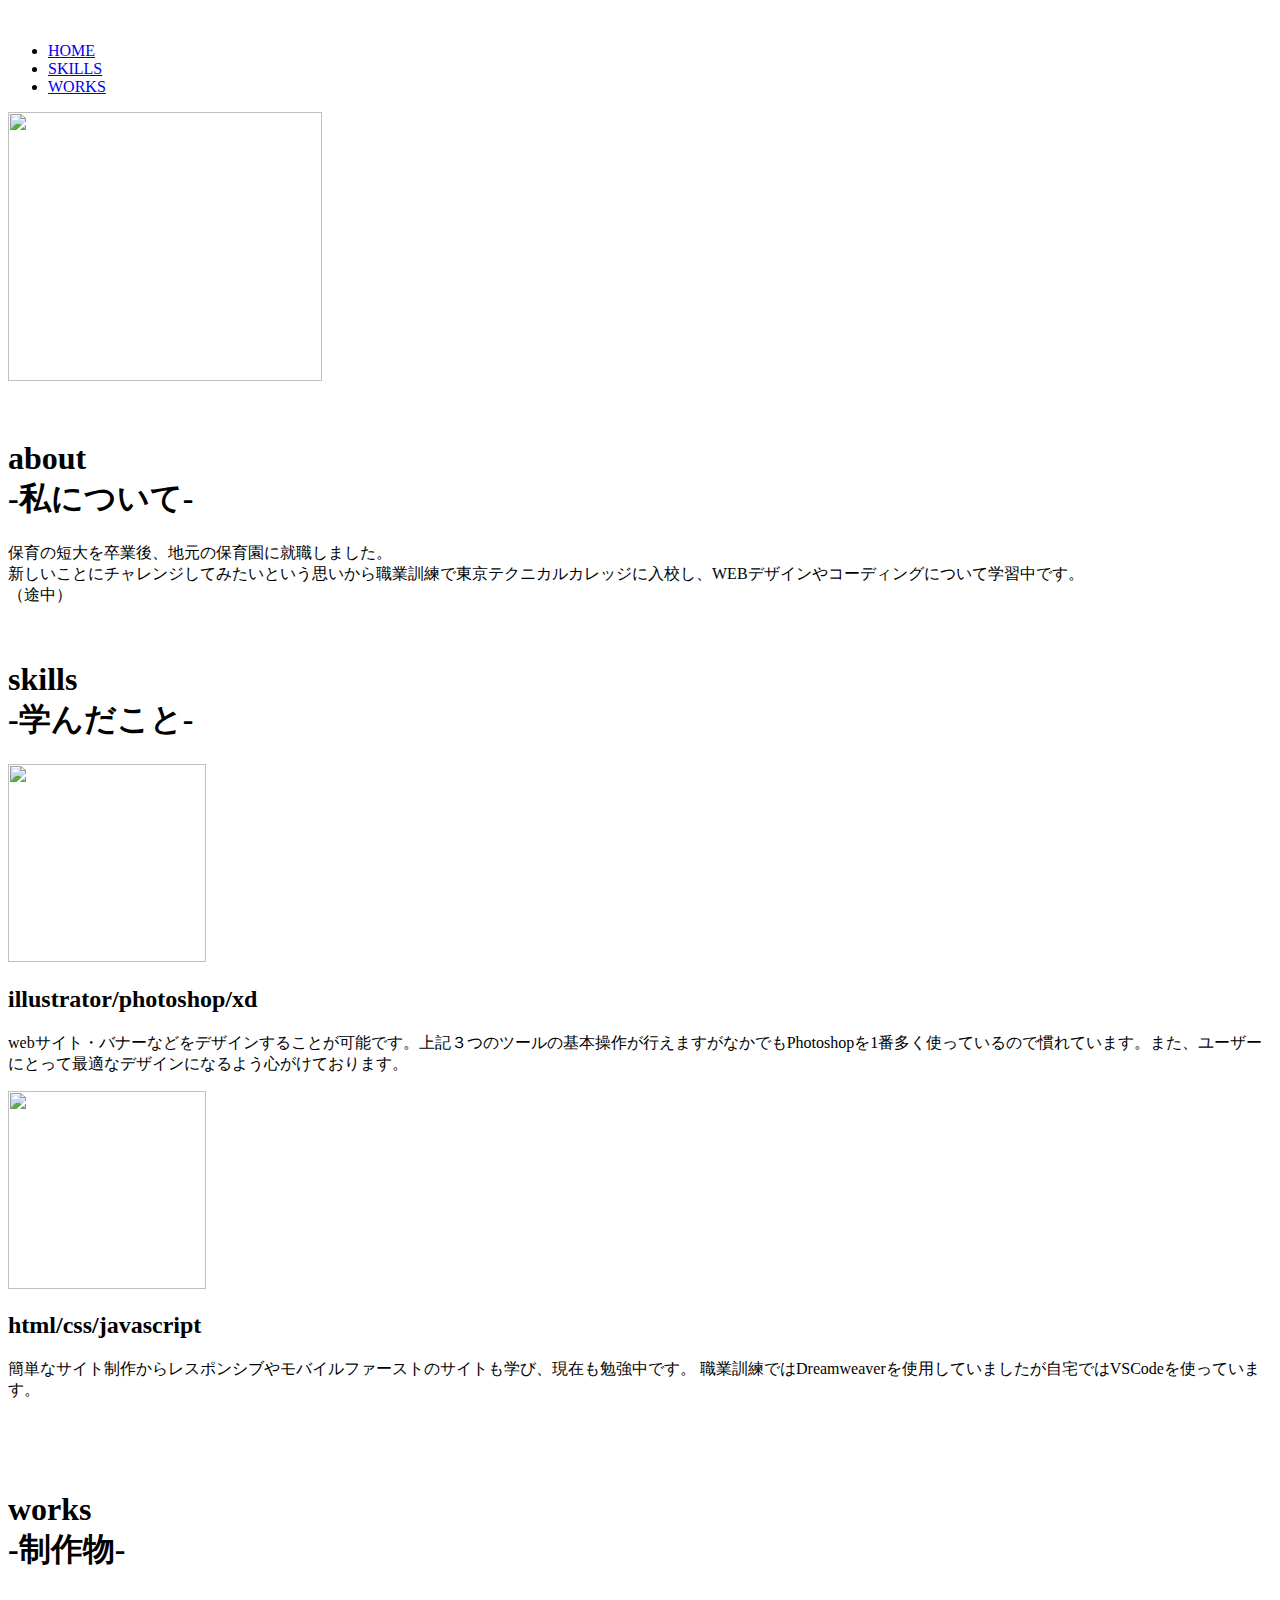
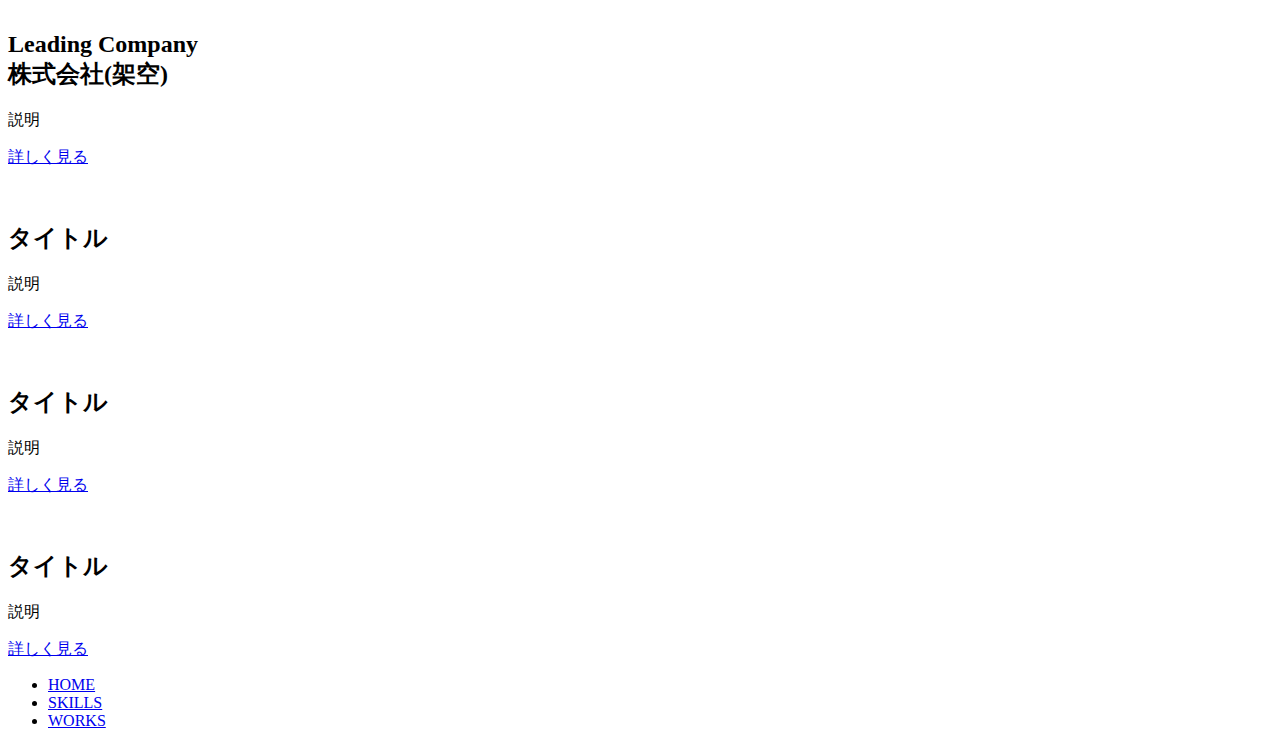
==== index.html @ 304b681e "add index.html" ====
<!DOCTYPE html>
<html>
  <head>
    <meta charset="utf-8" />
    <meta name="viewport" content="width=device-width, initial-scale=1.0" />
    <title>NM PORTFOLIO</title>
    <link href="portfolio_css/style.css" rel="stylesheet" type="text/css" />
    <link rel="preconnect" href="https://fonts.googleapis.com" />
    <link rel="preconnect" href="https://fonts.gstatic.com" crossorigin />
    <link
      href="https://fonts.googleapis.com/css2?family=Kiwi+Maru&display=swap"
      rel="stylesheet"
    />
  </head>

  <body>
    <div class="mv">
      <img src="img/nav-bg.png" alt="" />
      <header>
        <nav>
          <ul class="menu">
            <li><a href="index.html">HOME</a></li>
            <li><a href="#skills">SKILLS</a></li>
            <li><a href="#works">WORKS</a></li>
          </ul>
        </nav>
      </header>
      <p class="mv-img">
        <img src="img/mv-neko.png" width="314" height="269" alt="" />
      </p>
    </div>
    <div class="container">
      <section class="about" id="about">
        <div class="about-header">
          <p class="bg"><img src="img/bg-about.png" alt="" /></p>
          <h1 class="section-title">about<br /><span>-私について-</span></h1>
        </div>
        <div class="container">
          <p>
            保育の短大を卒業後、地元の保育園に就職しました。<br />
            新しいことにチャレンジしてみたいという思いから職業訓練で東京テクニカルカレッジに入校し、WEBデザインやコーディングについて学習中です。<br />
            （途中）
          </p>
          <p></p>
          <p class="text-bg"><img src="img/cathand.png" alt="" /></p>
        </div>
      </section>
      <section class="skills" id="skills">
        <h1 class="section-title">skills<br /><span>-学んだこと-</span></h1>
        <div class="container">
          <div class="item-box">
            <p class="item">
              <img src="img/skill-web.png" width="198" height="198" alt="" />
            </p>
            <h2>illustrator/photoshop/xd</h2>
            <p class="text">
              webサイト・バナーなどをデザインすることが可能です。上記３つのツールの基本操作が行えますがなかでもPhotoshopを1番多く使っているので慣れています。また、ユーザーにとって最適なデザインになるよう心がけております。
            </p>
          </div>
          <div class="item-box">
            <p class="item">
              <img src="img/skill-code.png" width="198" height="198" alt="" />
            </p>
            <h2>html/css/javascript</h2>
            <p class="text">
              簡単なサイト制作からレスポンシブやモバイルファーストのサイトも学び、現在も勉強中です。
              職業訓練ではDreamweaverを使用していましたが自宅ではVSCodeを使っています。
            </p>
          </div>
          <p class="text-bg"><img src="img/cathand02.png" alt="" /></p>
        </div>
      </section>
      <section class="works" id="works">
        <div class="works-header">
          <p class="bg"><img src="img/bg-works.png" alt="" /></p>
          <h1 class="section-title">works<br /><span>-制作物-</span></h1>
        </div>
        <div class="container">
          <div class="itembox-list">
            <div class="item-box">
              <p class="item">
                <a href="LeadingCompany.html"
                  ><img src="img/Leading Company02.png" alt=""
                /></a>
              </p>
              <h2>
                Leading Company<br />
                株式会社(架空)
              </h2>
              <p>説明</p>
              <p class="btn"><a href="#">詳しく見る</a></p>
            </div>

            <div class="item-box">
              <p class="item">
                <a href="#"><img src="img/dayservice-img.jpg" alt="" /></a>
              </p>
              <h2>タイトル</h2>
              <p>説明</p>
              <p class="btn"><a href="#">詳しく見る</a></p>
            </div>
            <div class="item-box">
              <p class="item">
                <a href="#"><img src="img/img.png" alt="" /></a>
              </p>
              <h2>タイトル</h2>
              <p>説明</p>
              <p class="btn"><a href="#">詳しく見る</a></p>
            </div>
            <div class="item-box">
              <p class="item">
                <a href="#"><img src="img/img.png" alt="" /></a>
              </p>
              <h2>タイトル</h2>
              <p>説明</p>
              <p class="btn"><a href="#">詳しく見る</a></p>
            </div>
          </div>
        </div>
      </section>
    </div>
    <footer>
      <ul>
        <li><a href="index.html">HOME</a></li>
        <li><a href="#skills">SKILLS</a></li>
        <li><a href="#works">WORKS</a></li>
      </ul>
    </footer>
  </body>
</html>
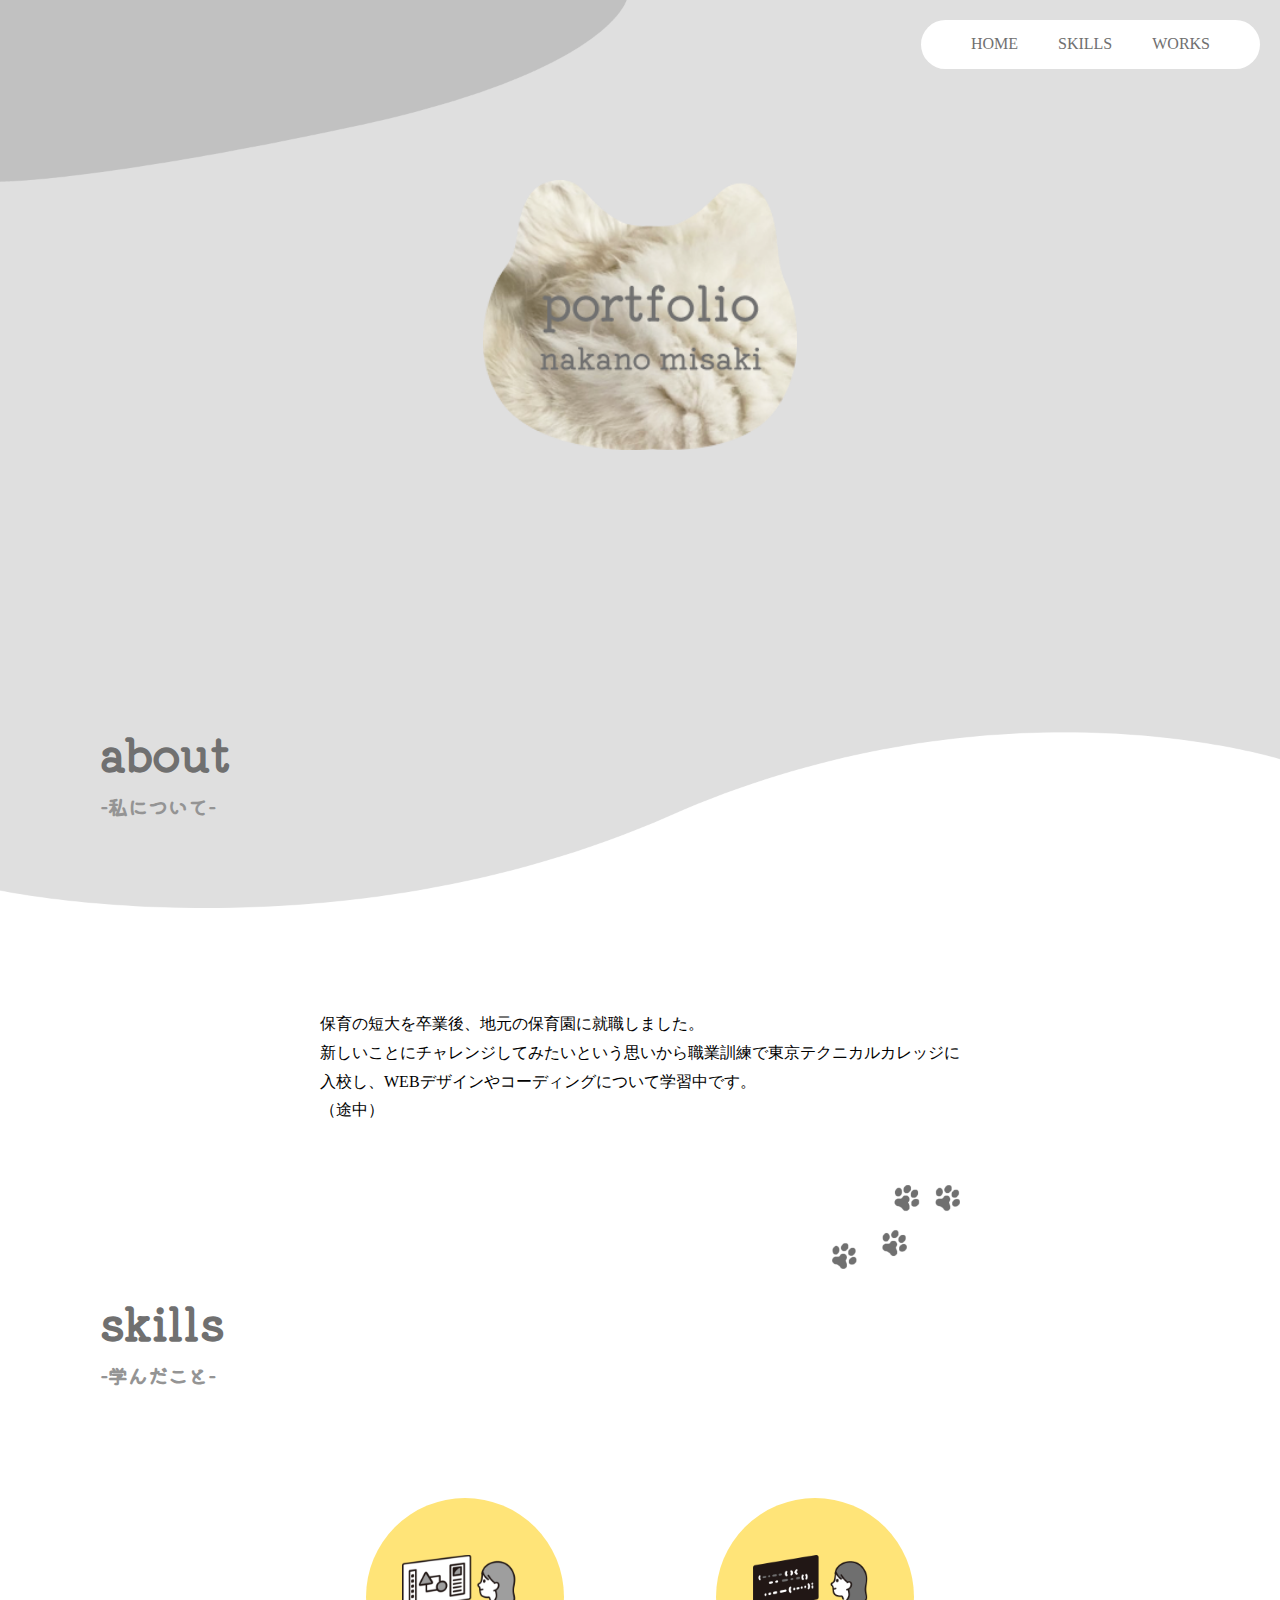
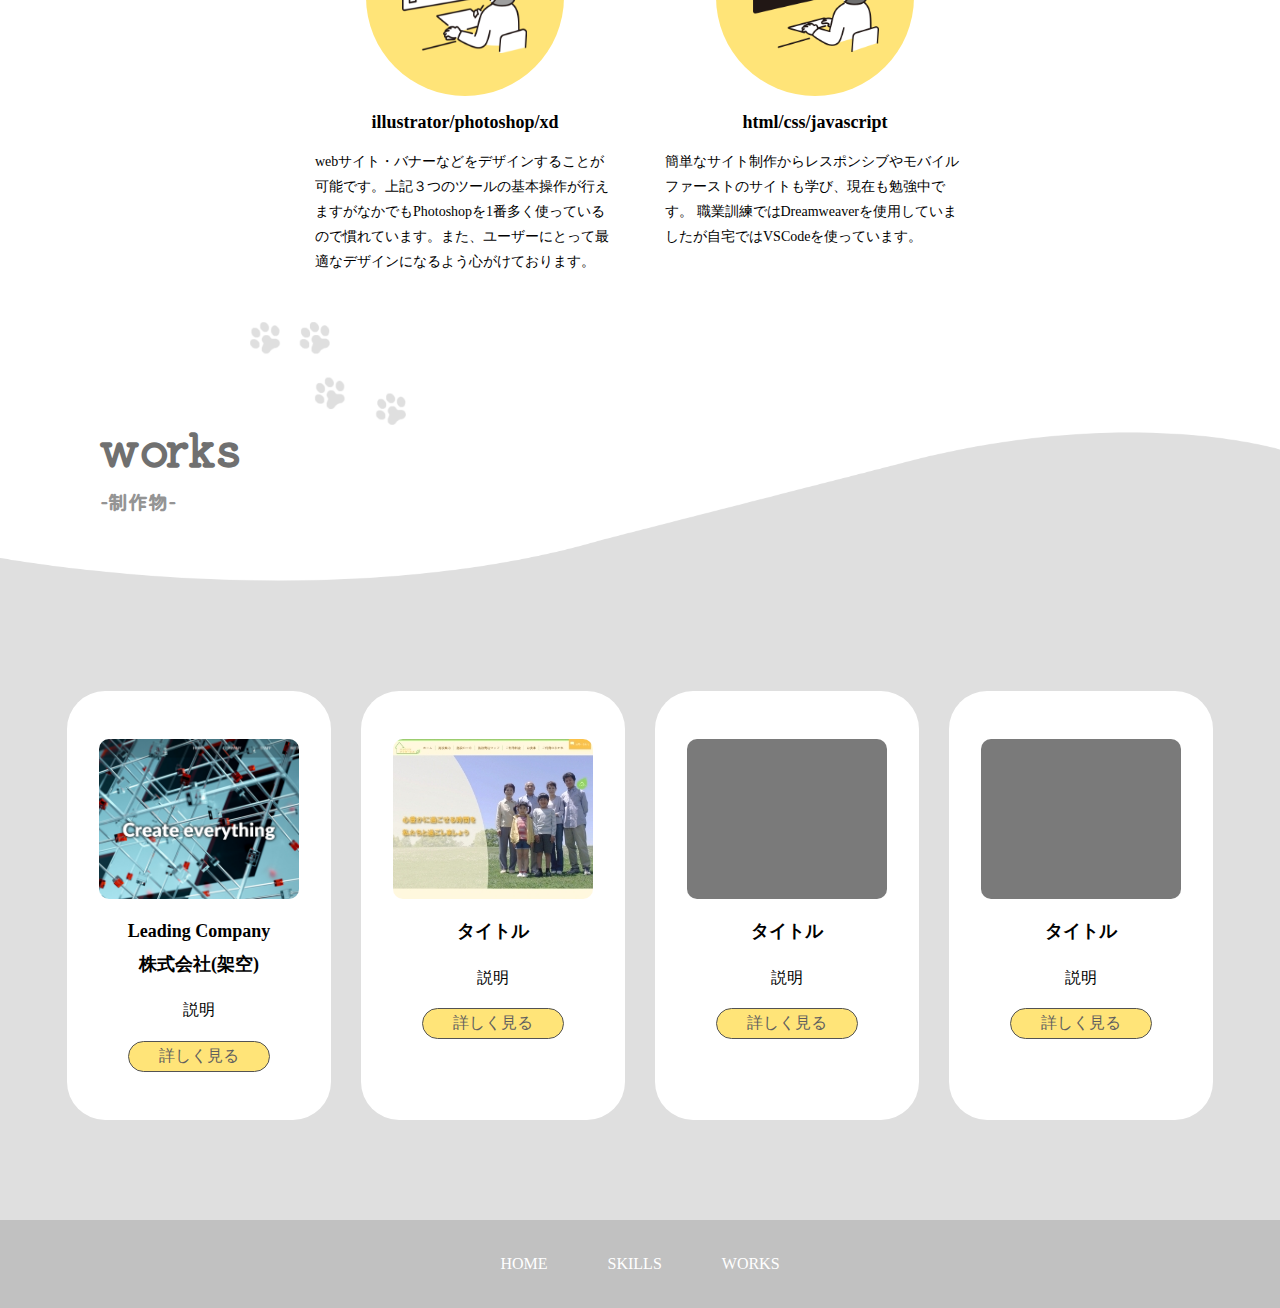
==== commit ef865000: "add" ====
--- a/index.html
+++ b/index.html
@@ -93,7 +93,9 @@
 
             <div class="item-box">
               <p class="item">
-                <a href="#"><img src="img/dayservice-img.jpg" alt="" /></a>
+                <a href="./kyouritz-dayservice/index.html"
+                  ><img src="img/dayservice-img.jpg" alt=""
+                /></a>
               </p>
               <h2>タイトル</h2>
               <p>説明</p>
--- a/portfolio_css/style.css
+++ b/portfolio_css/style.css
@@ -0,0 +1,277 @@
+@charset "utf-8";
+
+
+*, ::before, ::after {
+    margin: 0;
+    position: 0;
+    -webkit-box-sizing: border-box;
+    -moz-box-sizing: border-box;
+    box-sizing: border-box;
+}
+
+img {
+    vertical-align: top;
+    height: auto;
+    max-width: 100%;
+}
+
+body {
+    line-height: 1.8;
+    background-color: #DFDFDF;
+}
+
+nav {
+    display: grid;
+    place-content: end;
+    padding: 20px 20px 0 0;
+}
+
+ul {
+    padding-inline-start: 0;
+    padding: 0 30px 0;
+}
+
+nav ul {
+    list-style-type: none;
+    display: flex;
+    border-radius: 40px;
+    background-color: rgba(255, 255, 255, 1.00);
+}
+
+nav a {
+    display: block;
+    padding: 10px 20px;
+    color: #707070;
+    text-align: center;
+    text-decoration: none;
+}
+
+nav a:hover {
+    color: #ffdf5f;
+}
+
+.section-title {
+    font-size: 2.75rem;
+    line-height: 1em;
+    padding-left: 100px;
+    color: #707070;
+    font-family: 'Kiwi Maru', serif;
+}
+
+
+@media screen and (max-width: 800px) {
+    .mv-img {
+        width: 50%;
+        height: auto;
+    }
+
+    .section-title {
+        padding-left: 50px;
+    }
+}
+
+span {
+    font-size: 20px;
+    font-style: normal;
+    color: #949494;
+}
+
+footer {
+    background-color: #C1C1C1;
+    padding: 30px 0;
+    font-size: 16px;
+}
+
+footer ul {
+    list-style-type: none;
+    display: flex;
+    justify-content: center;
+}
+
+footer a {
+    color: #FFFFFF;
+    text-decoration: none;
+    padding: 0 30px;
+    display: block;
+}
+
+.container {
+    padding-top: 100px;
+}
+
+.bg img {
+    width: 100%;
+}
+
+.mv {
+    height: 70vh;
+    display: grid;
+
+}
+
+.mv>* {
+    grid-area: 1/1;
+}
+
+.mv-img {
+    place-self: center;
+}
+
+.about-header {
+    display: grid;
+}
+
+.about-header>* {
+    grid-area: 1/1;
+}
+
+.about-header .bg {
+    display: flex;
+}
+
+.about .container {
+    background-color: #fff;
+    display: grid;
+    place-items: center;
+}
+
+.about .container p {
+    width: 50%;
+    padding-bottom: 30px;
+}
+
+@media screen and (max-width: 800px) {
+    .about .container p {
+        width: 80%;
+    }
+}
+
+.about .text-bg img {
+    width: 20%;
+}
+
+.about .text-bg {
+    display: grid;
+    place-items: end;
+}
+
+.btn a {
+    display: block;
+    color: rgba(95, 95, 95, 1.00);
+    border: 1px solid #535353;
+    text-decoration: none;
+    border-radius: 40px;
+    background-color: #FFE478;
+    text-align: center;
+    padding: 0 30px;
+    width: fit-content;
+}
+
+.about .btn {
+    display: grid;
+    place-content: end;
+    font-size: 20px;
+}
+
+.skills {
+    background-color: #fff;
+}
+
+.skills .container {
+    display: flex;
+    gap: 50px;
+    justify-content: center;
+    position: relative;
+    padding-bottom: 150px;
+}
+
+.skills .item-box {
+    width: 300px;
+    display: flex;
+    flex-direction: column;
+    gap: 10px;
+}
+
+.skills .text-bg img {
+    width: 20%;
+}
+
+.skills .text-bg {
+    position: absolute;
+    bottom: 0;
+}
+
+@media screen and (max-width: 800px) {
+    .skills .container {
+        flex-direction: column;
+        align-items: center;
+    }
+
+    .skills .item-box {
+        width: 80%;
+    }
+}
+
+
+h2 {
+    font-size: 18px;
+}
+
+.skills .text {
+    font-size: 14px;
+}
+
+.skills .item, .skills h2 {
+    text-align: center;
+}
+
+.works-header {
+    display: grid;
+}
+
+.works-header .bg {
+    display: flex;
+}
+
+.works-header>* {
+    grid-area: 1/1;
+}
+
+.works .itembox-list {
+    display: flex;
+    gap: 30px;
+    justify-content: center;
+}
+
+.works .item-box {
+    background-color: #fff;
+    padding: 48px 32px;
+    border-radius: 38px;
+    display: flex;
+    flex-direction: column;
+    gap: 1em;
+    text-align: center;
+}
+
+@media screen and (max-width: 800px) {
+    .works .container {
+        flex-direction: column;
+        align-items: center;
+    }
+
+    .works .item-box {
+        width: 80%;
+    }
+}
+
+.works .item img {
+    border-radius: 10px;
+}
+
+.works .btn {
+    margin: 0 auto;
+}
+
+footer {
+    margin-top: 100px;
+}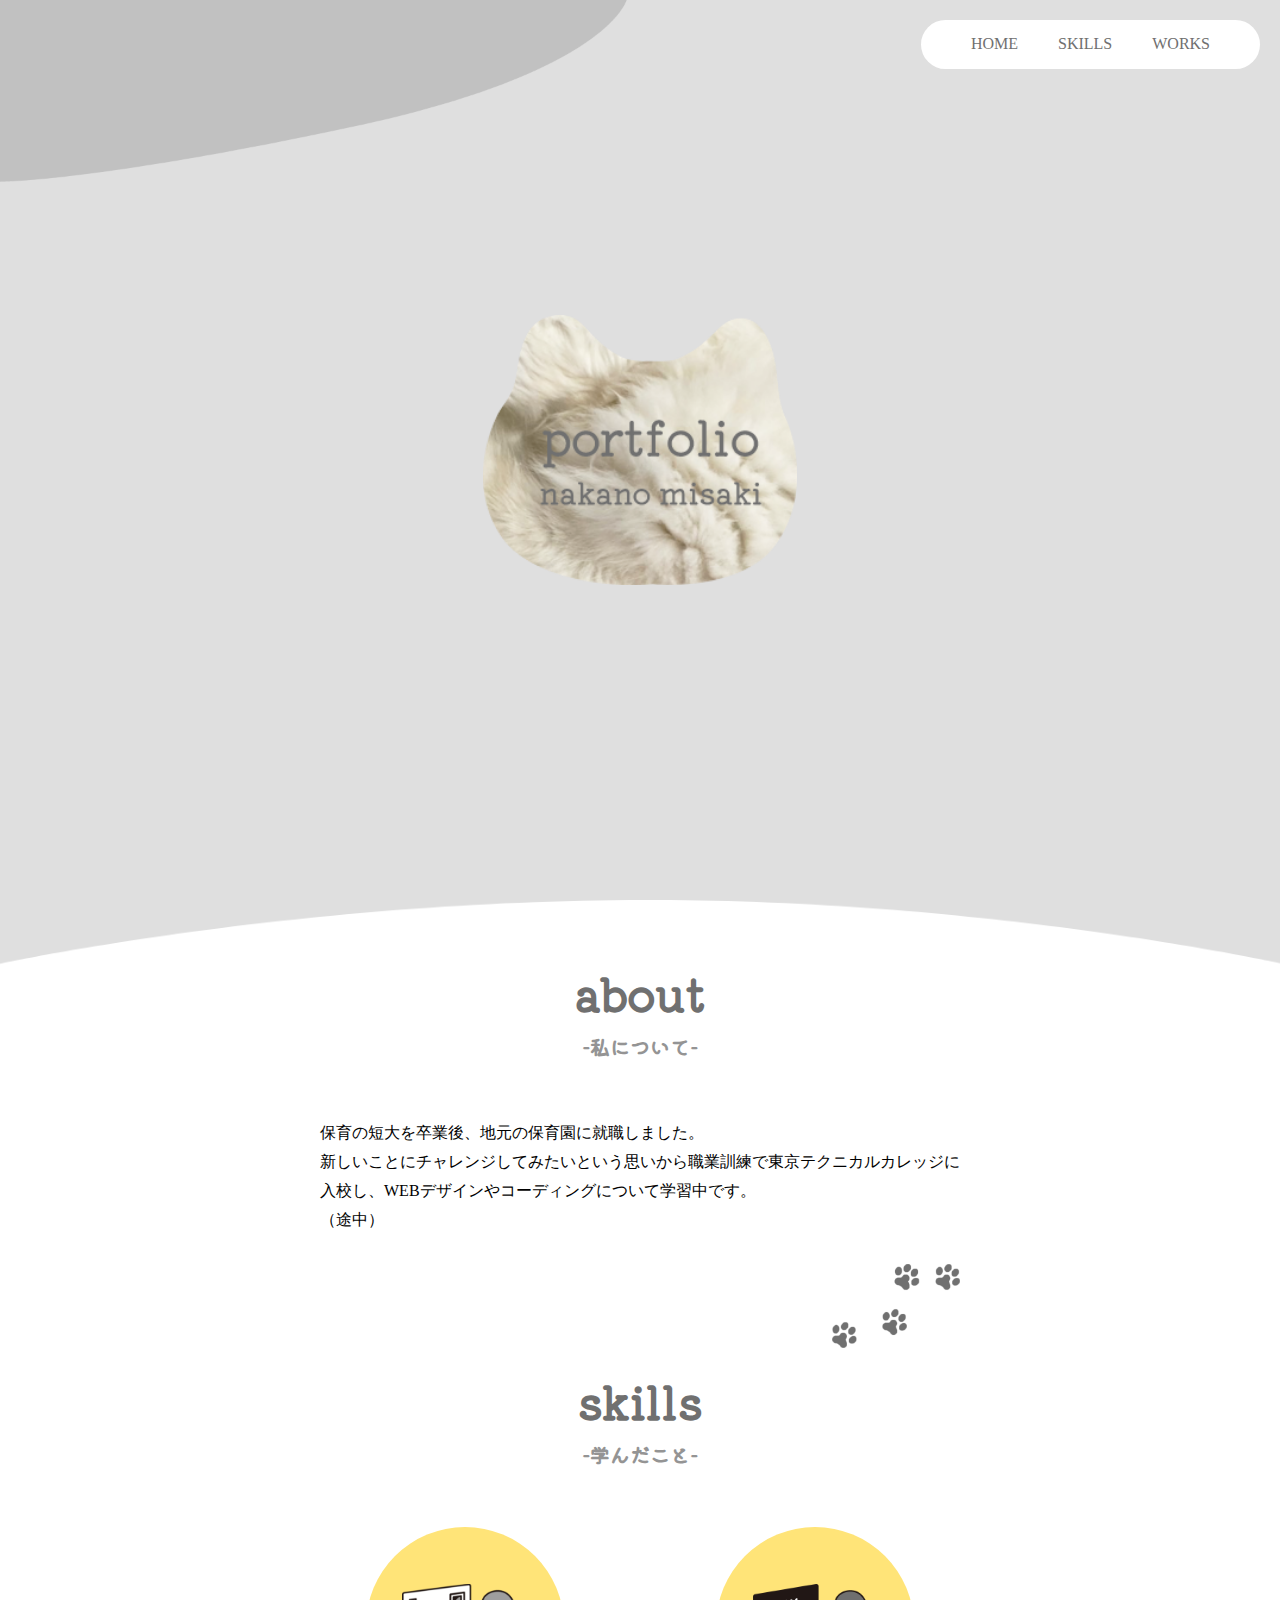
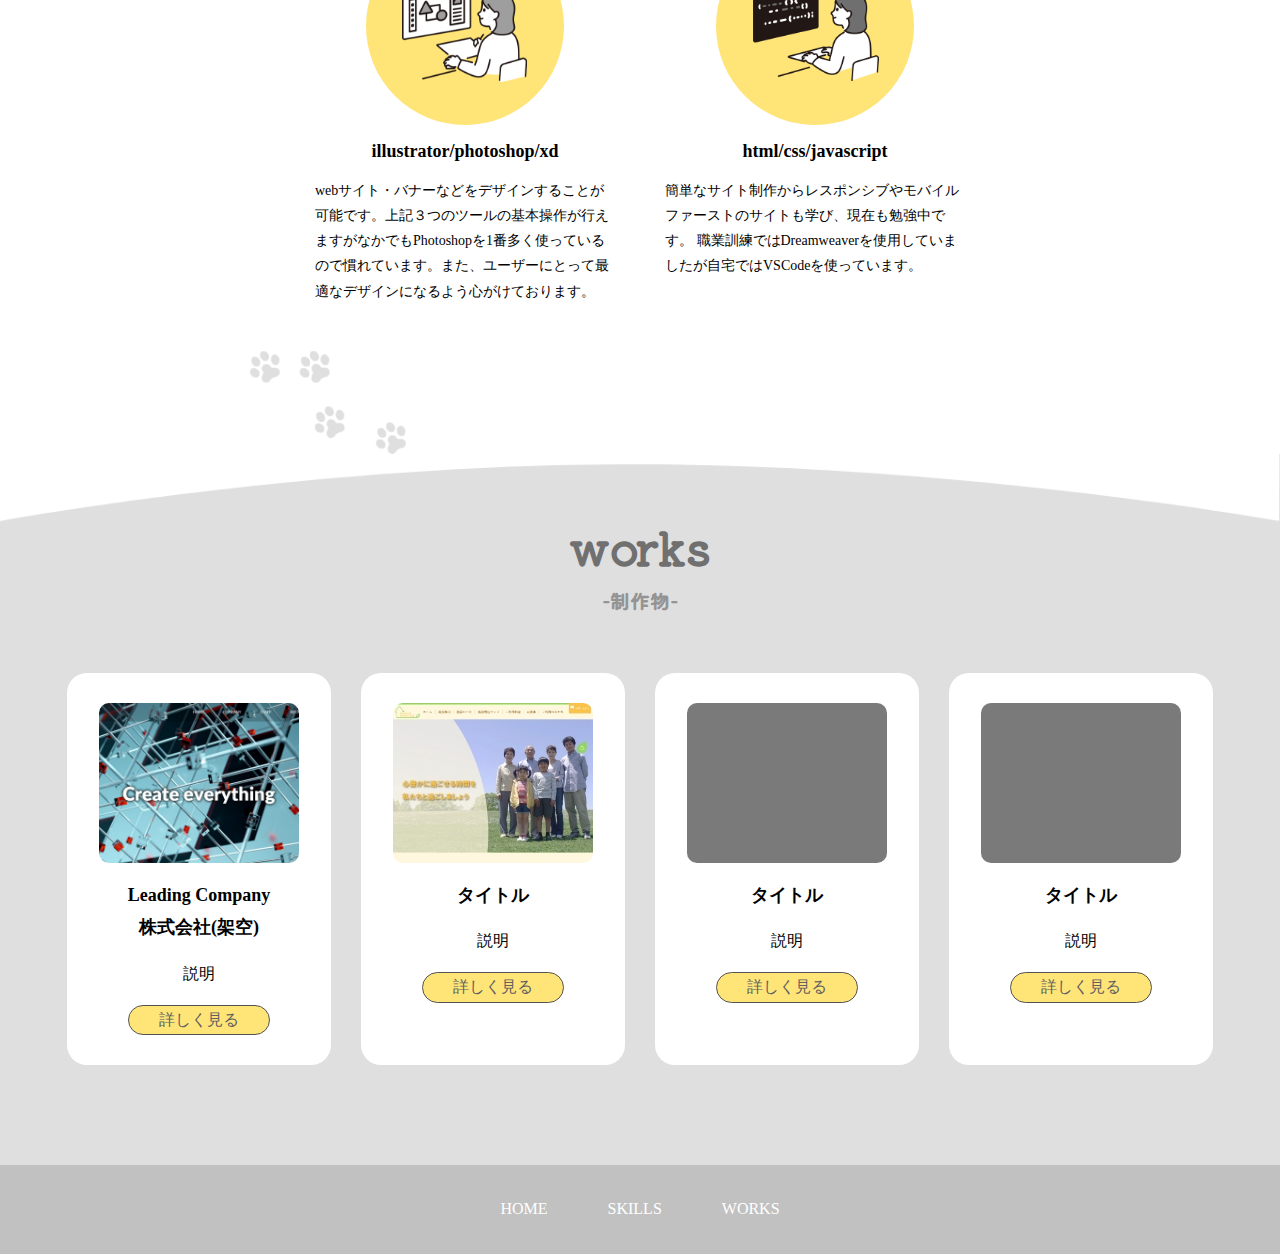
==== commit 2ada27fb: "add" ====
--- a/index.html
+++ b/index.html
@@ -31,17 +31,14 @@
     </div>
     <div class="container">
       <section class="about" id="about">
-        <div class="about-header">
-          <p class="bg"><img src="img/bg-about.png" alt="" /></p>
+        <p class="bg"><img src="img/bg-about.png" alt="" /></p>
+        <div class="container">
           <h1 class="section-title">about<br /><span>-私について-</span></h1>
-        </div>
-        <div class="container">
           <p>
             保育の短大を卒業後、地元の保育園に就職しました。<br />
             新しいことにチャレンジしてみたいという思いから職業訓練で東京テクニカルカレッジに入校し、WEBデザインやコーディングについて学習中です。<br />
             （途中）
           </p>
-          <p></p>
           <p class="text-bg"><img src="img/cathand.png" alt="" /></p>
         </div>
       </section>
@@ -71,11 +68,9 @@
         </div>
       </section>
       <section class="works" id="works">
-        <div class="works-header">
-          <p class="bg"><img src="img/bg-works.png" alt="" /></p>
+        <p class="bg"><img src="img/bg-works.png" alt="" /></p>
+        <div class="container">
           <h1 class="section-title">works<br /><span>-制作物-</span></h1>
-        </div>
-        <div class="container">
           <div class="itembox-list">
             <div class="item-box">
               <p class="item">
--- a/portfolio_css/style.css
+++ b/portfolio_css/style.css
@@ -53,7 +53,7 @@
 .section-title {
     font-size: 2.75rem;
     line-height: 1em;
-    padding-left: 100px;
+    text-align: center;
     color: #707070;
     font-family: 'Kiwi Maru', serif;
 }
@@ -65,9 +65,6 @@
         height: auto;
     }
 
-    .section-title {
-        padding-left: 50px;
-    }
 }
 
 span {
@@ -95,16 +92,13 @@
     display: block;
 }
 
-.container {
-    padding-top: 100px;
-}
 
 .bg img {
     width: 100%;
 }
 
 .mv {
-    height: 70vh;
+    height: 100vh;
     display: grid;
 
 }
@@ -117,16 +111,8 @@
     place-self: center;
 }
 
-.about-header {
-    display: grid;
-}
-
-.about-header>* {
-    grid-area: 1/1;
-}
-
-.about-header .bg {
-    display: flex;
+.section-title {
+    margin-bottom: 50px;
 }
 
 .about .container {
@@ -138,6 +124,10 @@
 .about .container p {
     width: 50%;
     padding-bottom: 30px;
+}
+
+.about img {
+    vertical-align: bottom;
 }
 
 @media screen and (max-width: 800px) {
@@ -245,8 +235,8 @@
 
 .works .item-box {
     background-color: #fff;
-    padding: 48px 32px;
-    border-radius: 38px;
+    padding: 30px 32px;
+    border-radius: 20px;
     display: flex;
     flex-direction: column;
     gap: 1em;
